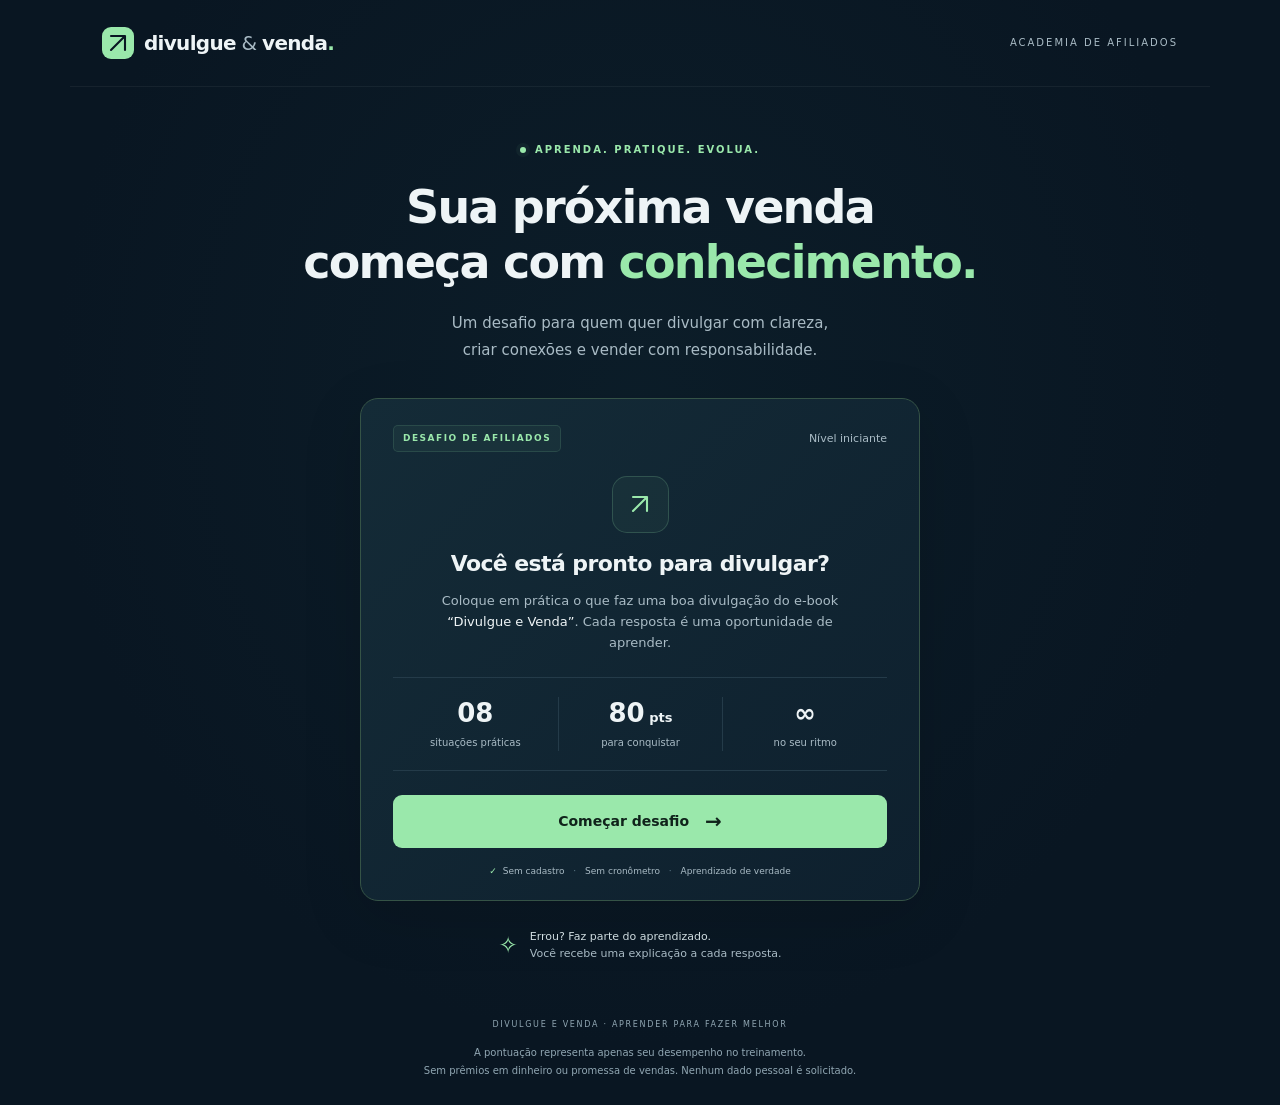
==== index.html @ a1d3a935 "Add interactive Divulgue e Venda affiliate quiz" ====
<!doctype html>
<html lang="pt-BR">
<head>
  <meta charset="utf-8">
  <meta name="viewport" content="width=device-width, initial-scale=1">
  <meta name="theme-color" content="#091622">
  <link rel="icon" href="data:image/svg+xml,%3Csvg xmlns='http://www.w3.org/2000/svg' viewBox='0 0 32 32'%3E%3Crect width='32' height='32' rx='8' fill='%239ae8ab'/%3E%3Cpath d='M9 23 23 9M9 9h14v14' fill='none' stroke='%23091622' stroke-width='2'/%3E%3C/svg%3E">
  <title>Desafio de afiliados · Divulgue e Venda</title>
  <link rel="stylesheet" href="styles.css">
  <script src="app.js" defer></script>
</head>
<body>
  <header class="header"><a class="brand" href="./" aria-label="Divulgue e Venda, início"><span class="brand-icon" aria-hidden="true"><svg viewBox="0 0 24 24" width="28" height="28" fill="none" stroke="currentColor" stroke-width="1.8" stroke-linecap="round" stroke-linejoin="round" aria-hidden="true"><path d="M6 18 18 6M6 6h12v12"/></svg></span><span>divulgue<span class="brand-light"> & </span>venda<span class="brand-dot">.</span></span></a><span class="header-label">ACADEMIA DE AFILIADOS</span></header>
  <main id="main">
    <section id="welcome" class="welcome" aria-labelledby="welcome-title">
      <div class="eyebrow"><span class="live-dot"></span> APRENDA. PRATIQUE. EVOLUA.</div>
      <h1 id="welcome-title">Sua próxima venda<br>começa com <span>conhecimento.</span></h1>
      <p class="intro">Um desafio para quem quer divulgar com clareza,<br class="desktop-break"> criar conexões e vender com responsabilidade.</p>
      <div class="challenge-card">
        <div class="card-top"><span class="tag">DESAFIO DE AFILIADOS</span><span class="level">Nível iniciante</span></div>
        <div class="challenge-icon" aria-hidden="true"><svg viewBox="0 0 24 24" width="28" height="28" fill="none" stroke="currentColor" stroke-width="1.8" stroke-linecap="round" stroke-linejoin="round" aria-hidden="true"><path d="M6 18 18 6M6 6h12v12"/></svg></div>
        <h2>Você está pronto para divulgar?</h2>
        <p>Coloque em prática o que faz uma boa divulgação do e-book <strong>“Divulgue e Venda”</strong>. Cada resposta é uma oportunidade de aprender.</p>
        <div class="stats"><div><strong>08</strong><span>situações práticas</span></div><div><strong>80<span class="unit"> pts</span></strong><span>para conquistar</span></div><div><strong>∞</strong><span>no seu ritmo</span></div></div>
        <button id="start" class="primary">Começar desafio <span aria-hidden="true">→</span></button>
        <div class="card-note"><span aria-hidden="true">✓</span> Sem cadastro <span class="note-divider">·</span> Sem cronômetro <span class="note-divider">·</span> Aprendizado de verdade</div>
      </div>
      <div class="learning-note"><span aria-hidden="true">✧</span><p>Errou? Faz parte do aprendizado.<br><span>Você recebe uma explicação a cada resposta.</span></p></div>
    </section>
    <section id="quiz" class="quiz hidden" aria-labelledby="question-title">
      <div class="eyebrow">SEU TREINAMENTO, UM PASSO DE CADA VEZ</div>
      <div class="quiz-top"><span id="question-count"></span><span class="score-badge"><span aria-hidden="true">✧</span> <span id="score">0</span> pontos</span></div>
      <progress id="progress" max="8" value="0" aria-label="Perguntas respondidas"></progress>
      <div class="question-card"><span id="topic" class="tag"></span><h1 id="question-title" tabindex="-1"></h1><p class="question-hint">Escolha uma alternativa.</p><div id="answers" class="answers"></div><div id="feedback" class="feedback hidden" role="status"></div><button id="next" class="primary hidden">Próxima pergunta <span aria-hidden="true">→</span></button></div>
      <p class="pace-note">Sem pressa. O importante é entender cada escolha.</p>
    </section>
    <section id="result" class="result hidden" aria-labelledby="result-title"></section>
  </main>
  <footer><span>DIVULGUE E VENDA · APRENDER PARA FAZER MELHOR</span><p>A pontuação representa apenas seu desempenho no treinamento.<br>Sem prêmios em dinheiro ou promessa de vendas. Nenhum dado pessoal é solicitado.</p></footer>
</body>
</html>
---- styles.css ----
:root{color-scheme:dark;--bg:#091622;--panel:#102332;--line:#243b49;--text:#eef4f6;--muted:#a9bbc5;--green:#9ae8ab;--bright:#a8efb8}*{box-sizing:border-box}body{margin:0;background:radial-gradient(ellipse at 50% 36%,#132e394f,transparent 65%),var(--bg);color:var(--text);font-family:Inter,ui-sans-serif,system-ui,-apple-system,BlinkMacSystemFont,"Segoe UI",sans-serif;line-height:1.6;min-height:100vh}button,a{-webkit-tap-highlight-color:transparent}button{font:inherit;cursor:pointer}button:focus-visible,a:focus-visible{outline:3px solid #c6f8d0;outline-offset:5px}.header{max-width:1140px;margin:auto;padding:27px 32px;display:flex;align-items:center;justify-content:space-between;border-bottom:1px solid #ffffff0d}.brand{display:flex;align-items:center;gap:10px;color:var(--text);text-decoration:none;font-weight:750;letter-spacing:-.7px;font-size:20px}.brand-icon{display:grid;place-items:center;background:var(--green);color:var(--bg);width:32px;height:32px;border-radius:9px;font-size:25px}.brand-light{font-weight:400;color:var(--muted)}.brand-dot{color:var(--green)}.header-label{font-size:10px;letter-spacing:2px;color:var(--muted)}main{max-width:1000px;margin:auto;padding:55px 24px 30px}.welcome{text-align:center}.eyebrow{display:flex;align-items:center;justify-content:center;gap:9px;font-size:10px;font-weight:650;letter-spacing:2px;color:var(--green)}.live-dot{width:6px;height:6px;background:var(--green);border-radius:50%;box-shadow:0 0 0 4px #9ae8ab0c}h1{font-size:46px;line-height:1.2;letter-spacing:-1.8px;font-weight:650;margin:22px 0 20px}h1 span{color:var(--green)}.intro{font-size:15px;color:var(--muted);line-height:1.8;margin-bottom:34px}.challenge-card{max-width:560px;margin:auto;padding:26px 32px 22px;background:linear-gradient(135deg,#142b37,#0e202e);border:1px solid #355346;border-radius:18px;box-shadow:0 16px 60px #0002}.card-top{display:flex;justify-content:space-between;align-items:center}.tag{font-size:9px;letter-spacing:1.5px;font-weight:700;color:var(--green);background:#9ae8ab0c;border:1px solid #9ae8ab21;border-radius:5px;padding:5px 9px}.level{font-size:11px;color:var(--muted)}.challenge-icon{margin:24px auto 13px;border:1px solid #9ae8ab30;background:#9ae8ab0c;border-radius:15px;width:57px;height:57px;display:grid;place-items:center;font-size:34px;color:var(--green)}h2{font-size:22px;letter-spacing:-.6px;margin:10px 0}.challenge-card>p{font-size:13px;color:var(--muted);max-width:420px;margin:10px auto 24px}.challenge-card strong{color:var(--text);font-weight:500}.stats{display:grid;grid-template-columns:repeat(3,1fr);padding:19px 0;border-block:1px solid var(--line);margin-bottom:24px}.stats>div{display:flex;flex-direction:column}.stats>div+div{border-left:1px solid var(--line)}.stats strong{font-size:26px;line-height:1.3;font-weight:650}.stats span{font-size:10px;color:var(--muted);margin-top:4px}.stats .unit{font-size:13px;color:var(--text)}.primary{display:flex;justify-content:center;align-items:center;gap:16px;width:100%;border:1px solid transparent;border-radius:9px;background:var(--green);color:#10231b;font-size:14px;font-weight:750;padding:14px 20px;transition:background .15s,transform .15s}.primary:hover{background:#bcf8c9;transform:translateY(-1px)}.primary span{font-size:20px;line-height:1}.card-note{font-size:9px;color:var(--muted);margin-top:16px}.card-note>span:first-child{color:var(--green);margin-right:3px}.note-divider{margin:0 6px;color:#627e8b}.learning-note{display:flex;justify-content:center;align-items:center;gap:12px;margin:26px 0 0;color:var(--green)}.learning-note>span{font-size:23px}.learning-note p{text-align:left;font-size:11px;color:#d0dde1;margin:0}.learning-note p span{color:var(--muted)}footer{text-align:center;padding:15px 24px 25px;color:#91a7b3}footer>span{font-size:8px;letter-spacing:1.7px}footer p{font-size:10px;line-height:1.8;margin:10px 0 0}.hidden{display:none!important}.quiz,.result{max-width:650px;margin:0 auto}.quiz-top{display:flex;justify-content:space-between;align-items:center;margin:28px 0 12px;font-size:13px;color:var(--muted)}.score-badge{color:var(--green);border:1px solid #9ae8ab30;border-radius:30px;padding:6px 13px}progress{display:block;width:100%;height:6px;border:0;border-radius:10px;overflow:hidden;background:#243b49;margin-bottom:24px}progress::-webkit-progress-bar{background:#243b49}progress::-webkit-progress-value{background:var(--green);transition:width .3s}progress::-moz-progress-bar{background:var(--green)}.question-card,.result-card{background:var(--panel);border:1px solid var(--line);padding:30px;border-radius:16px}.question-card h1{font-size:25px;letter-spacing:-.6px;line-height:1.4;margin:20px 0 10px}.question-hint{font-size:12px;color:var(--muted);margin-bottom:20px}.answers{display:grid;gap:12px}.answer{display:flex;align-items:center;gap:14px;text-align:left;background:#0b1b28;border:1px solid #324957;color:var(--text);padding:15px;border-radius:9px;font-size:14px;line-height:1.5}.answer-letter{flex-shrink:0;display:grid;place-items:center;width:28px;height:28px;border:1px solid #3e5562;border-radius:6px;font-size:12px;color:var(--muted)}.answer:hover:enabled{border-color:var(--green);background:#18342f}.answer.correct{border-color:var(--green);background:#163c32}.answer.wrong{border-color:#f3aaa3;background:#3b282e}.answer:disabled{cursor:default}.feedback{margin:20px 0;padding:16px;border-left:3px solid var(--green);background:#9ae8ab0a;border-radius:0 8px 8px 0;font-size:14px}.feedback strong{display:block;color:var(--green);margin-bottom:5px}.feedback.error{border-color:#f3aaa3}.feedback.error strong{color:#f3bcb7}.question-card .primary{margin-top:20px}.pace-note{text-align:center;color:var(--muted);font-size:11px;margin:22px 0}.result{text-align:center}.result h1{font-size:34px}.result-score{font-size:56px;line-height:1.2;color:var(--green);font-weight:700;margin:24px 0 8px}.result-score span{font-size:19px;color:var(--muted);font-weight:400}.result-card>p{font-size:14px;color:var(--muted)}.review,.mission{text-align:left;margin-top:25px;padding:20px;background:#091b27;border-radius:10px;border:1px solid var(--line)}.review h2,.mission h2{font-size:17px;color:var(--green)}.review ul{padding-left:20px;font-size:13px;color:var(--muted)}.review li+li{margin-top:10px}.mission{border-color:#9ae8ab44}.mission p{font-size:15px}.mission small{display:block;color:var(--muted);font-size:11px}.result .primary{margin-top:25px}@media(min-width:1500px){main{padding-top:75px}}@media(max-width:600px){.header{padding:20px}.brand{font-size:17px}.header-label{font-size:8px;letter-spacing:1px;max-width:90px;text-align:right}main{padding:35px 18px 22px}h1{font-size:34px;letter-spacing:-1.2px}.eyebrow{font-size:8px;letter-spacing:1.5px}.intro{font-size:14px}.desktop-break{display:none}.challenge-card{padding:22px 20px}.tag{font-size:8px;letter-spacing:1px}.level{font-size:10px}h2{font-size:20px}.stats span{font-size:9px}.card-note{font-size:8px}.note-divider{margin:0 3px}.question-card,.result-card{padding:23px 19px}.question-card h1{font-size:23px}.answer{font-size:13px;padding:13px;gap:10px}.result h1{font-size:30px}footer{padding-inline:20px}.result-score{font-size:48px}}@media(prefers-reduced-motion:reduce){*{transition:none!important;scroll-behavior:auto!important}}
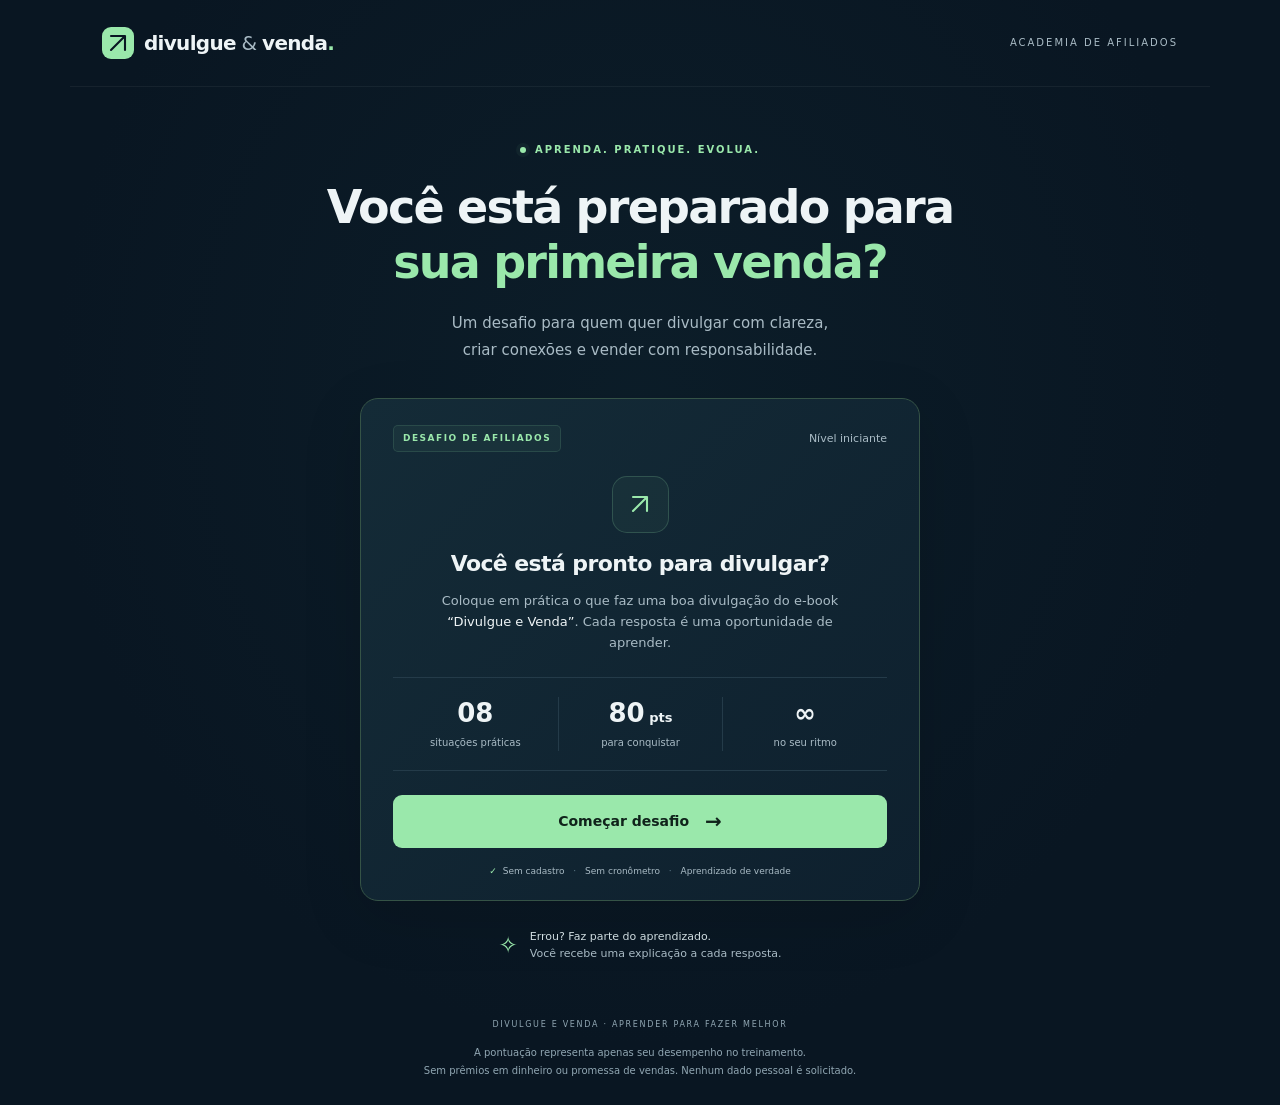
==== commit 34fc604e: "Update quiz welcome headline" ====
--- a/index.html
+++ b/index.html
@@ -14,7 +14,7 @@
   <main id="main">
     <section id="welcome" class="welcome" aria-labelledby="welcome-title">
       <div class="eyebrow"><span class="live-dot"></span> APRENDA. PRATIQUE. EVOLUA.</div>
-      <h1 id="welcome-title">Sua próxima venda<br>começa com <span>conhecimento.</span></h1>
+      <h1 id="welcome-title">Você está preparado para<br><span>sua primeira venda?</span></h1>
       <p class="intro">Um desafio para quem quer divulgar com clareza,<br class="desktop-break"> criar conexões e vender com responsabilidade.</p>
       <div class="challenge-card">
         <div class="card-top"><span class="tag">DESAFIO DE AFILIADOS</span><span class="level">Nível iniciante</span></div>
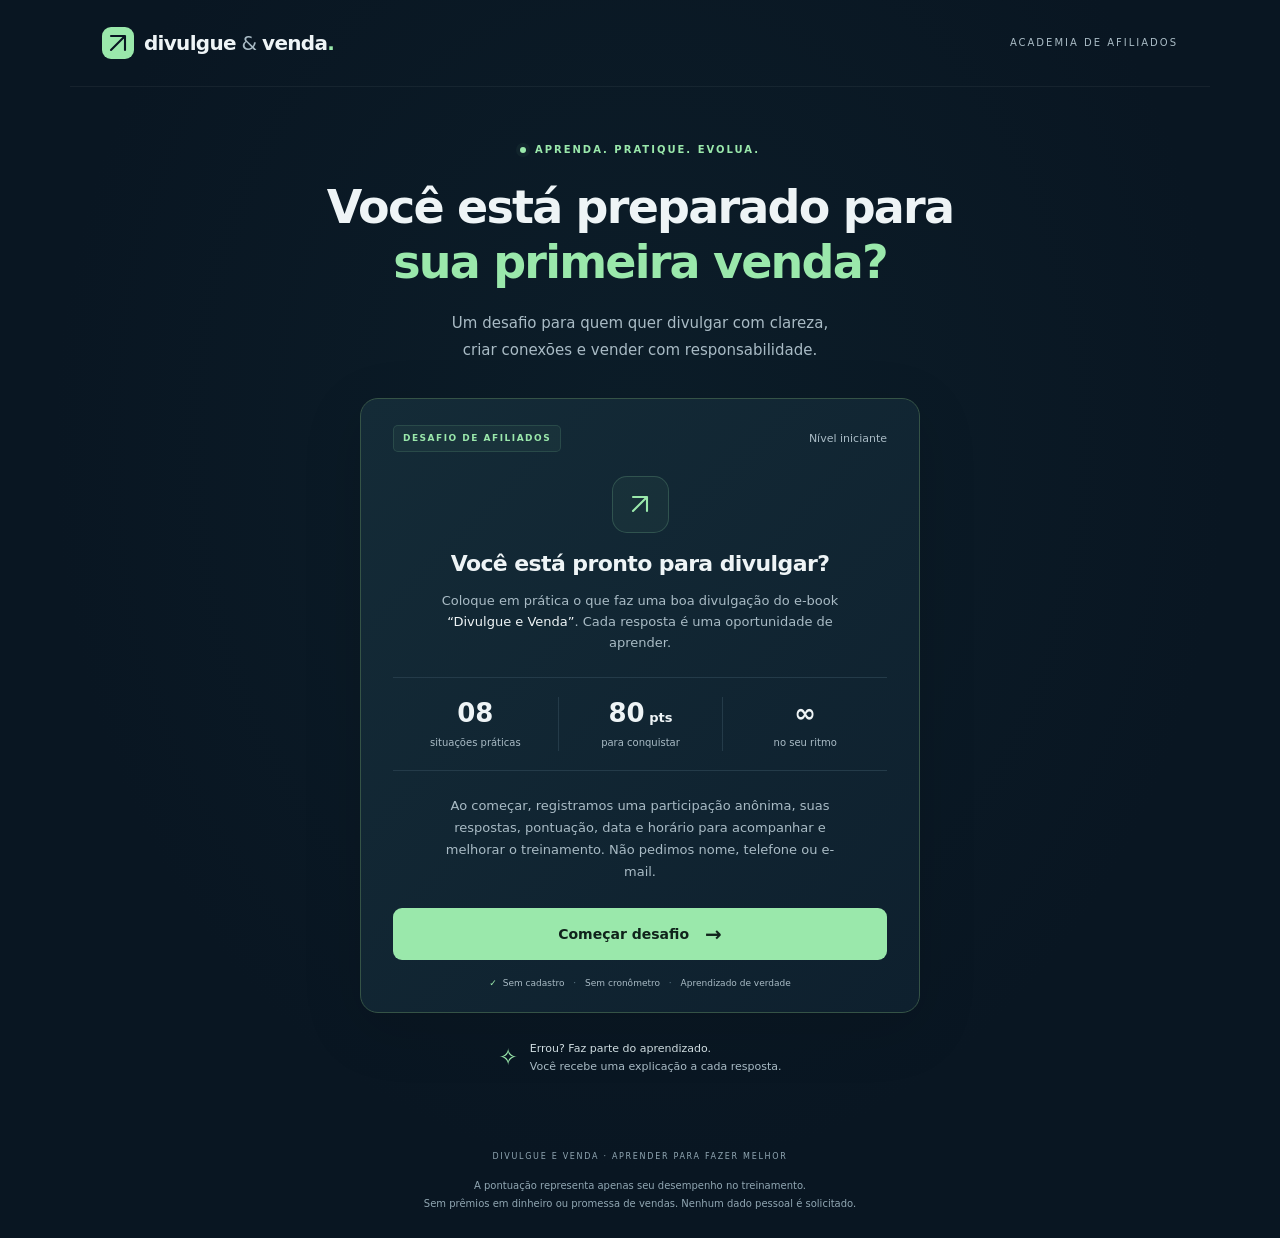
==== commit 0bc3fcef: "Add anonymous quiz tracking and authenticated admin dashboard" ====
--- a/index.html
+++ b/index.html
@@ -7,6 +7,7 @@
   <link rel="icon" href="data:image/svg+xml,%3Csvg xmlns='http://www.w3.org/2000/svg' viewBox='0 0 32 32'%3E%3Crect width='32' height='32' rx='8' fill='%239ae8ab'/%3E%3Cpath d='M9 23 23 9M9 9h14v14' fill='none' stroke='%23091622' stroke-width='2'/%3E%3C/svg%3E">
   <title>Desafio de afiliados · Divulgue e Venda</title>
   <link rel="stylesheet" href="styles.css">
+  <script src="quiz-content.js" defer></script>
   <script src="app.js" defer></script>
 </head>
 <body>
@@ -22,6 +23,7 @@
         <h2>Você está pronto para divulgar?</h2>
         <p>Coloque em prática o que faz uma boa divulgação do e-book <strong>“Divulgue e Venda”</strong>. Cada resposta é uma oportunidade de aprender.</p>
         <div class="stats"><div><strong>08</strong><span>situações práticas</span></div><div><strong>80<span class="unit"> pts</span></strong><span>para conquistar</span></div><div><strong>∞</strong><span>no seu ritmo</span></div></div>
+        <p class="privacy-note">Ao começar, registramos uma participação anônima, suas respostas, pontuação, data e horário para acompanhar e melhorar o treinamento. Não pedimos nome, telefone ou e-mail.</p>
         <button id="start" class="primary">Começar desafio <span aria-hidden="true">→</span></button>
         <div class="card-note"><span aria-hidden="true">✓</span> Sem cadastro <span class="note-divider">·</span> Sem cronômetro <span class="note-divider">·</span> Aprendizado de verdade</div>
       </div>
@@ -35,6 +37,7 @@
       <p class="pace-note">Sem pressa. O importante é entender cada escolha.</p>
     </section>
     <section id="result" class="result hidden" aria-labelledby="result-title"></section>
+    <div class="save-notice"><p id="save-status" role="status"></p><button id="retry-save" class="hidden" type="button">Tentar salvar novamente</button></div>
   </main>
   <footer><span>DIVULGUE E VENDA · APRENDER PARA FAZER MELHOR</span><p>A pontuação representa apenas seu desempenho no treinamento.<br>Sem prêmios em dinheiro ou promessa de vendas. Nenhum dado pessoal é solicitado.</p></footer>
 </body>
--- a/styles.css
+++ b/styles.css
@@ -1 +1,17 @@
 :root{color-scheme:dark;--bg:#091622;--panel:#102332;--line:#243b49;--text:#eef4f6;--muted:#a9bbc5;--green:#9ae8ab;--bright:#a8efb8}*{box-sizing:border-box}body{margin:0;background:radial-gradient(ellipse at 50% 36%,#132e394f,transparent 65%),var(--bg);color:var(--text);font-family:Inter,ui-sans-serif,system-ui,-apple-system,BlinkMacSystemFont,"Segoe UI",sans-serif;line-height:1.6;min-height:100vh}button,a{-webkit-tap-highlight-color:transparent}button{font:inherit;cursor:pointer}button:focus-visible,a:focus-visible{outline:3px solid #c6f8d0;outline-offset:5px}.header{max-width:1140px;margin:auto;padding:27px 32px;display:flex;align-items:center;justify-content:space-between;border-bottom:1px solid #ffffff0d}.brand{display:flex;align-items:center;gap:10px;color:var(--text);text-decoration:none;font-weight:750;letter-spacing:-.7px;font-size:20px}.brand-icon{display:grid;place-items:center;background:var(--green);color:var(--bg);width:32px;height:32px;border-radius:9px;font-size:25px}.brand-light{font-weight:400;color:var(--muted)}.brand-dot{color:var(--green)}.header-label{font-size:10px;letter-spacing:2px;color:var(--muted)}main{max-width:1000px;margin:auto;padding:55px 24px 30px}.welcome{text-align:center}.eyebrow{display:flex;align-items:center;justify-content:center;gap:9px;font-size:10px;font-weight:650;letter-spacing:2px;color:var(--green)}.live-dot{width:6px;height:6px;background:var(--green);border-radius:50%;box-shadow:0 0 0 4px #9ae8ab0c}h1{font-size:46px;line-height:1.2;letter-spacing:-1.8px;font-weight:650;margin:22px 0 20px}h1 span{color:var(--green)}.intro{font-size:15px;color:var(--muted);line-height:1.8;margin-bottom:34px}.challenge-card{max-width:560px;margin:auto;padding:26px 32px 22px;background:linear-gradient(135deg,#142b37,#0e202e);border:1px solid #355346;border-radius:18px;box-shadow:0 16px 60px #0002}.card-top{display:flex;justify-content:space-between;align-items:center}.tag{font-size:9px;letter-spacing:1.5px;font-weight:700;color:var(--green);background:#9ae8ab0c;border:1px solid #9ae8ab21;border-radius:5px;padding:5px 9px}.level{font-size:11px;color:var(--muted)}.challenge-icon{margin:24px auto 13px;border:1px solid #9ae8ab30;background:#9ae8ab0c;border-radius:15px;width:57px;height:57px;display:grid;place-items:center;font-size:34px;color:var(--green)}h2{font-size:22px;letter-spacing:-.6px;margin:10px 0}.challenge-card>p{font-size:13px;color:var(--muted);max-width:420px;margin:10px auto 24px}.challenge-card strong{color:var(--text);font-weight:500}.stats{display:grid;grid-template-columns:repeat(3,1fr);padding:19px 0;border-block:1px solid var(--line);margin-bottom:24px}.stats>div{display:flex;flex-direction:column}.stats>div+div{border-left:1px solid var(--line)}.stats strong{font-size:26px;line-height:1.3;font-weight:650}.stats span{font-size:10px;color:var(--muted);margin-top:4px}.stats .unit{font-size:13px;color:var(--text)}.primary{display:flex;justify-content:center;align-items:center;gap:16px;width:100%;border:1px solid transparent;border-radius:9px;background:var(--green);color:#10231b;font-size:14px;font-weight:750;padding:14px 20px;transition:background .15s,transform .15s}.primary:hover{background:#bcf8c9;transform:translateY(-1px)}.primary span{font-size:20px;line-height:1}.card-note{font-size:9px;color:var(--muted);margin-top:16px}.card-note>span:first-child{color:var(--green);margin-right:3px}.note-divider{margin:0 6px;color:#627e8b}.learning-note{display:flex;justify-content:center;align-items:center;gap:12px;margin:26px 0 0;color:var(--green)}.learning-note>span{font-size:23px}.learning-note p{text-align:left;font-size:11px;color:#d0dde1;margin:0}.learning-note p span{color:var(--muted)}footer{text-align:center;padding:15px 24px 25px;color:#91a7b3}footer>span{font-size:8px;letter-spacing:1.7px}footer p{font-size:10px;line-height:1.8;margin:10px 0 0}.hidden{display:none!important}.quiz,.result{max-width:650px;margin:0 auto}.quiz-top{display:flex;justify-content:space-between;align-items:center;margin:28px 0 12px;font-size:13px;color:var(--muted)}.score-badge{color:var(--green);border:1px solid #9ae8ab30;border-radius:30px;padding:6px 13px}progress{display:block;width:100%;height:6px;border:0;border-radius:10px;overflow:hidden;background:#243b49;margin-bottom:24px}progress::-webkit-progress-bar{background:#243b49}progress::-webkit-progress-value{background:var(--green);transition:width .3s}progress::-moz-progress-bar{background:var(--green)}.question-card,.result-card{background:var(--panel);border:1px solid var(--line);padding:30px;border-radius:16px}.question-card h1{font-size:25px;letter-spacing:-.6px;line-height:1.4;margin:20px 0 10px}.question-hint{font-size:12px;color:var(--muted);margin-bottom:20px}.answers{display:grid;gap:12px}.answer{display:flex;align-items:center;gap:14px;text-align:left;background:#0b1b28;border:1px solid #324957;color:var(--text);padding:15px;border-radius:9px;font-size:14px;line-height:1.5}.answer-letter{flex-shrink:0;display:grid;place-items:center;width:28px;height:28px;border:1px solid #3e5562;border-radius:6px;font-size:12px;color:var(--muted)}.answer:hover:enabled{border-color:var(--green);background:#18342f}.answer.correct{border-color:var(--green);background:#163c32}.answer.wrong{border-color:#f3aaa3;background:#3b282e}.answer:disabled{cursor:default}.feedback{margin:20px 0;padding:16px;border-left:3px solid var(--green);background:#9ae8ab0a;border-radius:0 8px 8px 0;font-size:14px}.feedback strong{display:block;color:var(--green);margin-bottom:5px}.feedback.error{border-color:#f3aaa3}.feedback.error strong{color:#f3bcb7}.question-card .primary{margin-top:20px}.pace-note{text-align:center;color:var(--muted);font-size:11px;margin:22px 0}.result{text-align:center}.result h1{font-size:34px}.result-score{font-size:56px;line-height:1.2;color:var(--green);font-weight:700;margin:24px 0 8px}.result-score span{font-size:19px;color:var(--muted);font-weight:400}.result-card>p{font-size:14px;color:var(--muted)}.review,.mission{text-align:left;margin-top:25px;padding:20px;background:#091b27;border-radius:10px;border:1px solid var(--line)}.review h2,.mission h2{font-size:17px;color:var(--green)}.review ul{padding-left:20px;font-size:13px;color:var(--muted)}.review li+li{margin-top:10px}.mission{border-color:#9ae8ab44}.mission p{font-size:15px}.mission small{display:block;color:var(--muted);font-size:11px}.result .primary{margin-top:25px}@media(min-width:1500px){main{padding-top:75px}}@media(max-width:600px){.header{padding:20px}.brand{font-size:17px}.header-label{font-size:8px;letter-spacing:1px;max-width:90px;text-align:right}main{padding:35px 18px 22px}h1{font-size:34px;letter-spacing:-1.2px}.eyebrow{font-size:8px;letter-spacing:1.5px}.intro{font-size:14px}.desktop-break{display:none}.challenge-card{padding:22px 20px}.tag{font-size:8px;letter-spacing:1px}.level{font-size:10px}h2{font-size:20px}.stats span{font-size:9px}.card-note{font-size:8px}.note-divider{margin:0 3px}.question-card,.result-card{padding:23px 19px}.question-card h1{font-size:23px}.answer{font-size:13px;padding:13px;gap:10px}.result h1{font-size:30px}footer{padding-inline:20px}.result-score{font-size:48px}}@media(prefers-reduced-motion:reduce){*{transition:none!important;scroll-behavior:auto!important}}
+
+.result-intro{color:var(--muted);font-size:15px;line-height:1.8;margin:0 auto 28px;max-width:560px}
+.purchase,.contact{text-align:left;margin-top:25px;padding:24px 20px;border:1px solid var(--line);border-radius:12px;background:#091b27}
+.purchase{background:linear-gradient(135deg,#193b32,#102936);border-color:#9ae8ab55}
+.purchase h2,.contact h2{font-size:22px;line-height:1.4;margin:16px 0 12px;letter-spacing:-.5px}
+.purchase p,.contact p{font-size:14px;color:var(--muted)}
+.purchase strong{color:var(--text)}
+.purchase .product-scope{font-size:12px;line-height:1.7}
+.purchase .price{display:flex;flex-wrap:wrap;align-items:baseline;gap:10px;font-size:34px;font-weight:750;color:var(--green);margin:22px 0 0}
+.price span{font-size:12px;color:var(--muted);font-weight:400}
+.result a.primary{text-decoration:none;text-align:center;line-height:1.5;min-height:52px}
+.result .secondary{background:transparent;color:var(--green);border-color:#9ae8ab70}
+.result .secondary:hover{background:#9ae8ab12}
+.purchase small,.contact small{display:block;color:var(--muted);font-size:11px;line-height:1.6;text-align:center;margin-top:12px}
+@media(max-width:600px){.purchase,.contact{padding:20px 16px}.purchase h2,.contact h2{font-size:20px}.result a.primary{font-size:12px;padding:14px 10px;overflow-wrap:anywhere}}
+.privacy-note{color:var(--muted);font-size:11px;line-height:1.7;margin:0 0 18px}.save-notice{max-width:650px;margin:20px auto;text-align:center;font-size:12px;color:var(--muted)}#retry-save{background:transparent;border:1px solid var(--green);border-radius:7px;padding:8px 12px;color:var(--green)}
